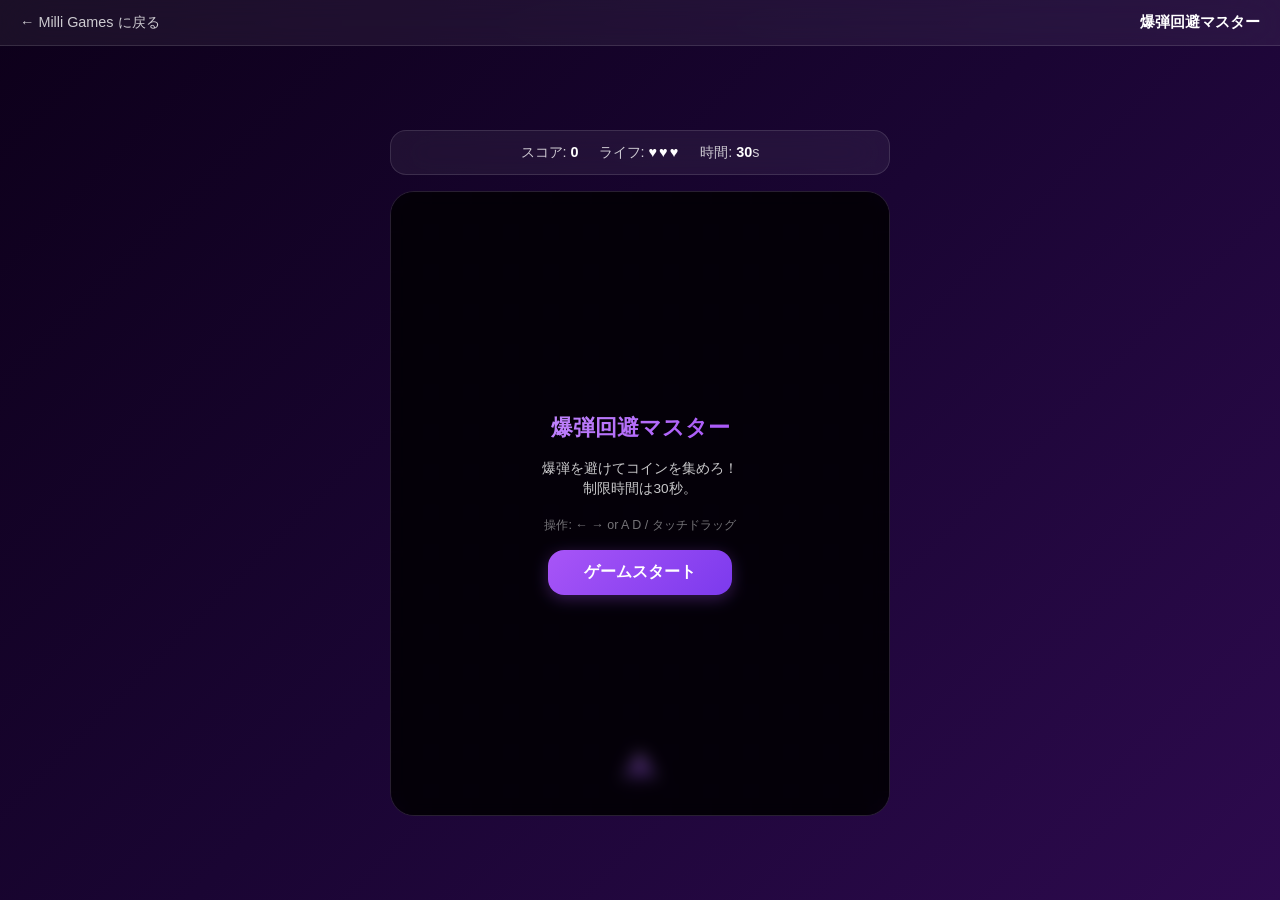
==== games/bomb-dodge.html @ 4fcbe51f "Milli Games ホームページ作成 - HTML/CSS/JS 3ファイル構成 - ガラスデザイン・紫グラデーション背景 - カルーセル（スワイプ・ドラッグ・慣性・スナップ・無限ループ・自動再生" ====
<!DOCTYPE html>
<html lang="ja">
<head>
  <meta charset="UTF-8">
  <meta name="viewport" content="width=device-width, initial-scale=1.0, maximum-scale=1.0, user-scalable=no">
  <title>爆弾回避マスター - Milli Games</title>
  <style>
    /* ===== このファイル1つで完結しています ===== */

    /* ===== CSS変数（メインページと同じ色） ===== */
    :root {
      --bg-1: #0d001a;
      --bg-2: #1a0533;
      --bg-3: #2d0a4e;
      --primary: #a855f7;
      --primary-dark: #7c3aed;
      --primary-light: #c084fc;
      --glass-bg: rgba(255,255,255,0.06);
      --glass-border: rgba(255,255,255,0.12);
      --glass-blur: 20px;
      --text: #ffffff;
      --text-secondary: rgba(255,255,255,0.78);
      --text-muted: rgba(255,255,255,0.45);
      --radius-sm: 8px;
      --radius-md: 16px;
      --radius-lg: 24px;
      --font: -apple-system, BlinkMacSystemFont, "Segoe UI", Roboto, sans-serif;
      --transition: 0.3s cubic-bezier(0.4, 0, 0.2, 1);
    }

    /* ===== リセット ===== */
    *, *::before, *::after { box-sizing: border-box; margin: 0; padding: 0; }
    html { font-size: 16px; -webkit-text-size-adjust: 100%; }
    body {
      font-family: var(--font);
      background: linear-gradient(135deg, var(--bg-1), var(--bg-2), var(--bg-3));
      color: var(--text);
      min-height: 100vh;
      min-height: 100dvh;
      display: flex;
      flex-direction: column;
      overflow: hidden;
    }
    button { font-family: inherit; cursor: pointer; }

    /* ===== ヘッダー ===== */
    header {
      background: var(--glass-bg);
      backdrop-filter: blur(var(--glass-blur));
      -webkit-backdrop-filter: blur(var(--glass-blur));
      border-bottom: 1px solid var(--glass-border);
      padding: 12px 20px;
      display: flex;
      align-items: center;
      justify-content: space-between;
      flex-shrink: 0;
    }
    header a {
      color: var(--text-secondary);
      text-decoration: none;
      font-size: 0.9rem;
      transition: var(--transition);
    }
    header a:hover { color: var(--text); }
    header span {
      font-weight: 700;
      font-size: 0.95rem;
    }

    /* ===== メイン ===== */
    main {
      flex: 1;
      display: flex;
      flex-direction: column;
      align-items: center;
      justify-content: center;
      padding: 16px;
      gap: 16px;
    }

    /* ===== ゲームUI ===== */
    #game-ui {
      display: flex;
      gap: 20px;
      background: var(--glass-bg);
      backdrop-filter: blur(var(--glass-blur));
      -webkit-backdrop-filter: blur(var(--glass-blur));
      border: 1px solid var(--glass-border);
      border-radius: var(--radius-md);
      padding: 12px 24px;
      width: 100%;
      max-width: 500px;
      justify-content: center;
      flex-wrap: wrap;
    }
    #game-ui span {
      font-size: 0.9rem;
      color: var(--text-secondary);
    }
    #game-ui .value {
      color: var(--text);
      font-weight: 700;
    }
    #lives { letter-spacing: 2px; }

    /* ===== キャンバス ===== */
    #canvas-wrapper {
      width: 100%;
      max-width: 500px;
      aspect-ratio: 4 / 5;
      border-radius: var(--radius-lg);
      border: 1px solid var(--glass-border);
      overflow: hidden;
      background: #0a0015;
      position: relative;
    }
    #gameCanvas {
      display: block;
      width: 100%;
      height: 100%;
      touch-action: none;
    }

    /* ===== スタート画面 ===== */
    #start-screen {
      position: absolute;
      inset: 0;
      display: flex;
      flex-direction: column;
      align-items: center;
      justify-content: center;
      background: rgba(0,0,0,0.6);
      backdrop-filter: blur(8px);
      -webkit-backdrop-filter: blur(8px);
      z-index: 10;
      gap: 16px;
    }
    #start-screen h1 {
      font-size: 1.4rem;
      font-weight: 800;
      background: linear-gradient(135deg, var(--primary-light), var(--primary));
      -webkit-background-clip: text;
      -webkit-text-fill-color: transparent;
      background-clip: text;
    }
    #start-screen p {
      color: var(--text-secondary);
      font-size: 0.85rem;
      text-align: center;
      max-width: 280px;
      line-height: 1.5;
    }
    #start-screen .controls {
      color: var(--text-muted);
      font-size: 0.78rem;
    }

    /* ===== ボタン ===== */
    .btn {
      padding: 12px 36px;
      border-radius: var(--radius-md);
      border: none;
      background: linear-gradient(135deg, var(--primary), var(--primary-dark));
      color: #fff;
      font-size: 1rem;
      font-weight: 700;
      transition: var(--transition);
      box-shadow: 0 4px 16px rgba(168,85,247,0.3);
    }
    .btn:hover { transform: translateY(-2px); box-shadow: 0 6px 24px rgba(168,85,247,0.5); }
    .btn:active { transform: translateY(0); }

    /* ===== 結果表示 ===== */
    #result {
      position: absolute;
      inset: 0;
      display: flex;
      flex-direction: column;
      align-items: center;
      justify-content: center;
      background: rgba(0,0,0,0.7);
      backdrop-filter: blur(10px);
      -webkit-backdrop-filter: blur(10px);
      z-index: 10;
      gap: 12px;
    }
    #result.hidden { display: none; }
    #result h2 { font-size: 1.5rem; }
    #result .score-text {
      font-size: 1.1rem;
      color: var(--text-secondary);
    }
    #result .score-text span { color: var(--primary-light); font-weight: 700; font-size: 1.4rem; }
    #result .clear { color: #4ade80; }
    #result .gameover { color: #f87171; }

    .hidden { display: none !important; }
  </style>
</head>
<body>

  <!-- ヘッダー：戻るリンク -->
  <header>
    <a href="../index.html">&larr; Milli Games に戻る</a>
    <span>爆弾回避マスター</span>
  </header>

  <!-- メインゲームエリア -->
  <main>
    <!-- スコア・ライフ・時間表示 -->
    <div id="game-ui">
      <span>スコア: <span id="score" class="value">0</span></span>
      <span>ライフ: <span id="lives" class="value">&hearts;&hearts;&hearts;</span></span>
      <span>時間: <span id="timer" class="value">30</span>s</span>
    </div>

    <!-- キャンバス -->
    <div id="canvas-wrapper">
      <canvas id="gameCanvas"></canvas>

      <!-- スタート画面 -->
      <div id="start-screen">
        <h1>爆弾回避マスター</h1>
        <p>爆弾を避けてコインを集めろ！<br>制限時間は30秒。</p>
        <p class="controls">操作: &larr; &rarr;  or  A D   /  タッチドラッグ</p>
        <button id="start-btn" class="btn">ゲームスタート</button>
      </div>

      <!-- 結果画面 -->
      <div id="result" class="hidden">
        <h2 id="result-title" class="gameover">ゲームオーバー</h2>
        <p class="score-text">スコア: <span id="final-score">0</span></p>
        <button id="restart-btn" class="btn">もう一度遊ぶ</button>
      </div>
    </div>
  </main>

  <script>
    // ============================================
    // ゲーム「爆弾回避マスター」
    // このファイルだけで動きます
    // ============================================
    "use strict";

    // ============================================
    // 1. キャンバスの準備
    // ============================================
    var canvas = document.getElementById("gameCanvas");
    var ctx = canvas.getContext("2d");
    var wrapper = document.getElementById("canvas-wrapper");

    // キャンバスのサイズを親要素に合わせる
    function resizeCanvas() {
      var w = wrapper.clientWidth;
      var h = wrapper.clientHeight;
      // 実際の描画解像度（Retina対応）
      var dpr = window.devicePixelRatio || 1;
      canvas.width = w * dpr;
      canvas.height = h * dpr;
      canvas.style.width = w + "px";
      canvas.style.height = h + "px";
      ctx.scale(dpr, dpr);
      return { w: w, h: h };
    }

    // ============================================
    // 2. 音量をメインページから取得
    // ============================================
    function getVolume() {
      var saved = localStorage.getItem("milli-volume");
      return saved !== null ? parseInt(saved) / 100 : 0.8;
    }

    // ============================================
    // 3. 効果音（Web Audio API）
    // ============================================
    var audioCtx = null;

    function initAudio() {
      if (!audioCtx) {
        audioCtx = new (window.AudioContext || window.webkitAudioContext)();
      }
    }

    // 単純なビープ音を鳴らす
    function playBeep(freq, duration, type, vol) {
      try {
        initAudio();
        var osc = audioCtx.createOscillator();
        var gain = audioCtx.createGain();
        osc.connect(gain);
        gain.connect(audioCtx.destination);
        osc.frequency.value = freq;
        osc.type = type || "sine";
        var volume = (vol || 0.3) * getVolume();
        gain.gain.setValueAtTime(volume, audioCtx.currentTime);
        gain.gain.exponentialRampToValueAtTime(0.001, audioCtx.currentTime + duration);
        osc.start();
        osc.stop(audioCtx.currentTime + duration);
      } catch (e) {
        // 音が鳴らなくてもゲームは続行
      }
    }

    // 各種効果音
    var SOUNDS = {
      coin: function () { playBeep(880, 0.12, "sine", 0.25); },
      hit: function () { playBeep(120, 0.25, "sawtooth", 0.3); },
      gameover: function () {
        try {
          initAudio();
          var osc = audioCtx.createOscillator();
          var gain = audioCtx.createGain();
          osc.connect(gain);
          gain.connect(audioCtx.destination);
          osc.frequency.setValueAtTime(400, audioCtx.currentTime);
          osc.frequency.exponentialRampToValueAtTime(80, audioCtx.currentTime + 0.6);
          gain.gain.setValueAtTime(0.3 * getVolume(), audioCtx.currentTime);
          gain.gain.exponentialRampToValueAtTime(0.001, audioCtx.currentTime + 0.6);
          osc.start();
          osc.stop(audioCtx.currentTime + 0.6);
        } catch (e) {}
      },
      clear: function () {
        try {
          initAudio();
          var notes = [523, 659, 784, 1047];
          for (var i = 0; i < notes.length; i++) {
            (function (f, t) {
              var osc = audioCtx.createOscillator();
              var gain = audioCtx.createGain();
              osc.connect(gain);
              gain.connect(audioCtx.destination);
              osc.frequency.value = f;
              gain.gain.setValueAtTime(0.25 * getVolume(), audioCtx.currentTime + t);
              gain.gain.exponentialRampToValueAtTime(0.001, audioCtx.currentTime + t + 0.15);
              osc.start(audioCtx.currentTime + t);
              osc.stop(audioCtx.currentTime + t + 0.15);
            })(notes[i], i * 0.12);
          }
        } catch (e) {}
      }
    };

    // ============================================
    // 4. ゲームの状態
    // ============================================
    var game = {
      score: 0,
      lives: 3,
      timeLeft: 30,
      isPlaying: false,
      isGameOver: false,
      difficulty: 1,
      width: 0,
      height: 0,
      player: { x: 0, y: 0, width: 36, height: 28 },
      bombs: [],
      coins: [],
      spawnTimer: 0,
      animFrame: null,
      timerInterval: null
    };

    // キー入力
    var keys = {};
    // タッチ位置
    var touchX = null;
    // マウス位置
    var mouseActive = false;

    // ============================================
    // 5. DOM参照
    // ============================================
    var scoreEl = document.getElementById("score");
    var livesEl = document.getElementById("lives");
    var timerEl = document.getElementById("timer");
    var startScreen = document.getElementById("start-screen");
    var startBtn = document.getElementById("start-btn");
    var resultScreen = document.getElementById("result");
    var resultTitle = document.getElementById("result-title");
    var finalScoreEl = document.getElementById("final-score");
    var restartBtn = document.getElementById("restart-btn");

    // ============================================
    // 6. UI更新
    // ============================================
    function updateUI() {
      scoreEl.textContent = game.score;
      var hearts = "";
      for (var i = 0; i < game.lives; i++) hearts += "\u2665";
      for (var i = game.lives; i < 3; i++) hearts += "\u2661";
      livesEl.textContent = hearts;
      timerEl.textContent = Math.ceil(game.timeLeft);
    }

    // ============================================
    // 7. ゲームの初期化
    // ============================================
    function initGame() {
      var size = resizeCanvas();
      game.width = size.w;
      game.height = size.h;
      game.score = 0;
      game.lives = 3;
      game.timeLeft = 30;
      game.isGameOver = false;
      game.difficulty = 1;
      game.bombs = [];
      game.coins = [];
      game.spawnTimer = 0;
      game.player.x = size.w / 2;
      game.player.y = size.h - 50;
      game.player.width = 36;
      game.player.height = 28;
      keys = {};
      touchX = null;
      updateUI();
    }

    // ============================================
    // 8. ゲームオーバー / クリア
    // ============================================
    function endGame(isClear) {
      game.isPlaying = false;
      game.isGameOver = true;
      if (game.timerInterval) {
        clearInterval(game.timerInterval);
        game.timerInterval = null;
      }
      if (game.animFrame) {
        cancelAnimationFrame(game.animFrame);
        game.animFrame = null;
      }
      if (isClear) {
        resultTitle.textContent = "クリア！";
        resultTitle.className = "clear";
        SOUNDS.clear();
      } else {
        resultTitle.textContent = "ゲームオーバー";
        resultTitle.className = "gameover";
        SOUNDS.gameover();
      }
      finalScoreEl.textContent = game.score;
      resultScreen.classList.remove("hidden");
    }

    // ============================================
    // 9. ゲーム更新（毎フレーム）
    // ============================================
    function update() {
      if (!game.isPlaying || game.isGameOver) return;

      // 時間更新
      game.timeLeft -= 1 / 60;
      if (game.timeLeft <= 0) {
        game.timeLeft = 0;
        endGame(true);
        return;
      }

      // 難易度（10秒ごとに上昇）
      game.difficulty = 1 + (30 - game.timeLeft) / 10;

      // === プレイヤー移動 ===
      // キーボード操作
      if (keys["ArrowLeft"] || keys["a"] || keys["A"]) {
        game.player.x -= 5;
      }
      if (keys["ArrowRight"] || keys["d"] || keys["D"]) {
        game.player.x += 5;
      }
      // タッチ操作
      if (touchX !== null) {
        var diff = touchX - game.player.x;
        game.player.x += diff * 0.3;
      }
      // マウス操作
      if (mouseActive) {
        // mousemoveで直接設定
      }
      // 画面内に制限
      var halfW = game.player.width / 2;
      game.player.x = Math.max(halfW, Math.min(game.width - halfW, game.player.x));

      // === 爆弾生成 ===
      game.spawnTimer++;
      var spawnRate = Math.max(12, 40 - game.difficulty * 3);
      if (game.spawnTimer >= spawnRate) {
        game.spawnTimer = 0;
        game.bombs.push({
          x: 10 + Math.random() * (game.width - 20),
          y: -15,
          radius: 8 + Math.random() * 6,
          speed: 1.5 + game.difficulty * 0.6
        });
      }

      // === コイン生成 ===
      if (Math.random() < 0.025 + game.difficulty * 0.004) {
        game.coins.push({
          x: 8 + Math.random() * (game.width - 16),
          y: -8,
          radius: 7,
          speed: 1.2 + game.difficulty * 0.3
        });
      }

      // === 爆弾移動＆衝突 ===
      for (var i = game.bombs.length - 1; i >= 0; i--) {
        var b = game.bombs[i];
        b.y += b.speed;

        // 画面外 = 削除
        if (b.y > game.height + 20) {
          game.bombs.splice(i, 1);
          continue;
        }

        // 衝突判定（円と円）
        var dx = b.x - game.player.x;
        var dy = b.y - game.player.y;
        var dist = Math.sqrt(dx * dx + dy * dy);
        if (dist < b.radius + Math.max(game.player.width, game.player.height) / 2) {
          game.lives--;
          SOUNDS.hit();
          game.bombs.splice(i, 1);
          if (game.lives <= 0) {
            endGame(false);
            return;
          }
        }
      }

      // === コイン移動＆取得 ===
      for (var i = game.coins.length - 1; i >= 0; i--) {
        var c = game.coins[i];
        c.y += c.speed;

        if (c.y > game.height + 20) {
          game.coins.splice(i, 1);
          continue;
        }

        var dx = c.x - game.player.x;
        var dy = c.y - game.player.y;
        var dist = Math.sqrt(dx * dx + dy * dy);
        if (dist < c.radius + Math.max(game.player.width, game.player.height) / 2) {
          game.score += 10;
          SOUNDS.coin();
          game.coins.splice(i, 1);
        }
      }

      updateUI();
    }

    // ============================================
    // 10. 描画（毎フレーム）
    // ============================================
    function draw() {
      // 背景
      ctx.fillStyle = "#0a0015";
      ctx.fillRect(0, 0, game.width, game.height);

      // グリッド線（雰囲気）
      ctx.strokeStyle = "rgba(168, 85, 247, 0.07)";
      ctx.lineWidth = 1;
      for (var x = 0; x < game.width; x += 40) {
        ctx.beginPath();
        ctx.moveTo(x, 0);
        ctx.lineTo(x, game.height);
        ctx.stroke();
      }
      for (var y = 0; y < game.height; y += 40) {
        ctx.beginPath();
        ctx.moveTo(0, y);
        ctx.lineTo(game.width, y);
        ctx.stroke();
      }

      // === コイン描画 ===
      for (var i = 0; i < game.coins.length; i++) {
        var c = game.coins[i];
        // 外周
        ctx.beginPath();
        ctx.arc(c.x, c.y, c.radius, 0, Math.PI * 2);
        var coinGrad = ctx.createRadialGradient(c.x - 2, c.y - 2, 1, c.x, c.y, c.radius);
        coinGrad.addColorStop(0, "#fde68a");
        coinGrad.addColorStop(0.6, "#fbbf24");
        coinGrad.addColorStop(1, "#d97706");
        ctx.fillStyle = coinGrad;
        ctx.fill();
        ctx.strokeStyle = "#b45309";
        ctx.lineWidth = 1.5;
        ctx.stroke();
        // 光沢
        ctx.beginPath();
        ctx.arc(c.x - 2, c.y - 3, c.radius * 0.3, 0, Math.PI * 2);
        ctx.fillStyle = "rgba(255,255,255,0.5)";
        ctx.fill();
        // "$" マーク
        ctx.fillStyle = "#92400e";
        ctx.font = "bold " + (c.radius * 0.9) + "px sans-serif";
        ctx.textAlign = "center";
        ctx.textBaseline = "middle";
        ctx.fillText("$", c.x + 0.5, c.y + 0.5);
      }

      // === 爆弾描画 ===
      for (var i = 0; i < game.bombs.length; i++) {
        var b = game.bombs[i];
        // 爆弾本体（赤グラデーション）
        var bombGrad = ctx.createRadialGradient(b.x - 3, b.y - 3, 2, b.x, b.y, b.radius);
        bombGrad.addColorStop(0, "#fca5a5");
        bombGrad.addColorStop(0.3, "#ef4444");
        bombGrad.addColorStop(0.7, "#dc2626");
        bombGrad.addColorStop(1, "#7f1d1d");
        ctx.beginPath();
        ctx.arc(b.x, b.y, b.radius, 0, Math.PI * 2);
        ctx.fillStyle = bombGrad;
        ctx.fill();
        // 導火線
        ctx.beginPath();
        ctx.moveTo(b.x + b.radius * 0.3, b.y - b.radius);
        ctx.quadraticCurveTo(b.x + b.radius, b.y - b.radius - 10, b.x + b.radius * 0.5, b.y - b.radius - 6);
        ctx.strokeStyle = "#78716c";
        ctx.lineWidth = 2;
        ctx.stroke();
        // 火花
        var sparkTime = Date.now() / 100;
        var sparkSize = 2.5 + Math.sin(sparkTime) * 1.5;
        ctx.beginPath();
        ctx.arc(b.x + b.radius * 0.5, b.y - b.radius - 6, sparkSize, 0, Math.PI * 2);
        var sparkGrad = ctx.createRadialGradient(
          b.x + b.radius * 0.5, b.y - b.radius - 6, 1,
          b.x + b.radius * 0.5, b.y - b.radius - 6, sparkSize
        );
        sparkGrad.addColorStop(0, "#fef08a");
        sparkGrad.addColorStop(0.5, "#f59e0b");
        sparkGrad.addColorStop(1, "#b45309");
        ctx.fillStyle = sparkGrad;
        ctx.fill();
      }

      // === プレイヤー描画（三角形の宇宙船） ===
      var px = game.player.x;
      var py = game.player.y;
      var hw = game.player.width / 2;
      var hh = game.player.height / 2;

      // エンジン光
      var engineLen = 10 + Math.sin(Date.now() / 80) * 5;
      ctx.beginPath();
      ctx.moveTo(px - hw * 0.4, py + hh);
      ctx.lineTo(px, py + hh + engineLen);
      ctx.lineTo(px + hw * 0.4, py + hh);
      ctx.closePath();
      ctx.fillStyle = "rgba(168, 85, 247, 0.35)";
      ctx.fill();

      // 機体
      ctx.beginPath();
      ctx.moveTo(px, py - hh);
      ctx.lineTo(px - hw, py + hh);
      ctx.lineTo(px - hw * 0.5, py + hh - 4);
      ctx.lineTo(px + hw * 0.5, py + hh - 4);
      ctx.lineTo(px + hw, py + hh);
      ctx.closePath();
      var shipGrad = ctx.createLinearGradient(px, py - hh, px, py + hh);
      shipGrad.addColorStop(0, "#c084fc");
      shipGrad.addColorStop(0.5, "#a855f7");
      shipGrad.addColorStop(1, "#7c3aed");
      ctx.fillStyle = shipGrad;
      ctx.fill();
      ctx.strokeStyle = "rgba(255,255,255,0.3)";
      ctx.lineWidth = 1.5;
      ctx.stroke();

      // コクピット
      ctx.beginPath();
      ctx.arc(px, py - hh * 0.3, hw * 0.25, 0, Math.PI * 2);
      ctx.fillStyle = "rgba(255,255,255,0.15)";
      ctx.fill();
    }

    // ============================================
    // 11. メインループ
    // ============================================
    function gameLoop() {
      update();
      draw();
      if (game.isPlaying && !game.isGameOver) {
        game.animFrame = requestAnimationFrame(gameLoop);
      }
    }

    // ============================================
    // 12. ゲーム開始
    // ============================================
    function startGame() {
      initGame();
      game.isPlaying = true;
      startScreen.classList.add("hidden");
      resultScreen.classList.add("hidden");
      gameLoop();
      // タイマー（1秒ごとにUI更新）
      game.timerInterval = setInterval(function () {
        updateUI();
      }, 200);
    }

    // ============================================
    // 13. イベント登録
    // ============================================

    // --- キーボード ---
    document.addEventListener("keydown", function (e) {
      keys[e.key] = true;
      if (e.key === " " || e.key === "Enter") {
        if (!game.isPlaying && !game.isGameOver) {
          startGame();
        }
      }
    });
    document.addEventListener("keyup", function (e) {
      keys[e.key] = false;
    });

    // --- タッチ操作 ---
    canvas.addEventListener("touchstart", function (e) {
      e.preventDefault();
      var rect = canvas.getBoundingClientRect();
      var scaleX = game.width / rect.width;
      touchX = (e.touches[0].clientX - rect.left) * scaleX;
    });
    canvas.addEventListener("touchmove", function (e) {
      e.preventDefault();
      var rect = canvas.getBoundingClientRect();
      var scaleX = game.width / rect.width;
      touchX = (e.touches[0].clientX - rect.left) * scaleX;
    });
    canvas.addEventListener("touchend", function () {
      touchX = null;
    });

    // --- マウス操作 ---
    canvas.addEventListener("mousemove", function (e) {
      if (game.isPlaying) {
        mouseActive = true;
        var rect = canvas.getBoundingClientRect();
        var scaleX = game.width / rect.width;
        game.player.x = Math.max(
          game.player.width / 2,
          Math.min(game.width - game.player.width / 2, (e.clientX - rect.left) * scaleX)
        );
      }
    });
    canvas.addEventListener("mouseleave", function () {
      mouseActive = false;
    });

    // --- ボタン ---
    startBtn.addEventListener("click", startGame);
    restartBtn.addEventListener("click", startGame);

    // ============================================
    // 14. 起動
    // ============================================
    window.addEventListener("load", function () {
      initGame();
      updateUI();
      // 待機画面の描画
      draw();
    });

    // リサイズ対応
    window.addEventListener("resize", function () {
      if (!game.isPlaying) {
        initGame();
        draw();
      }
    });
  </script>
</body>
</html>
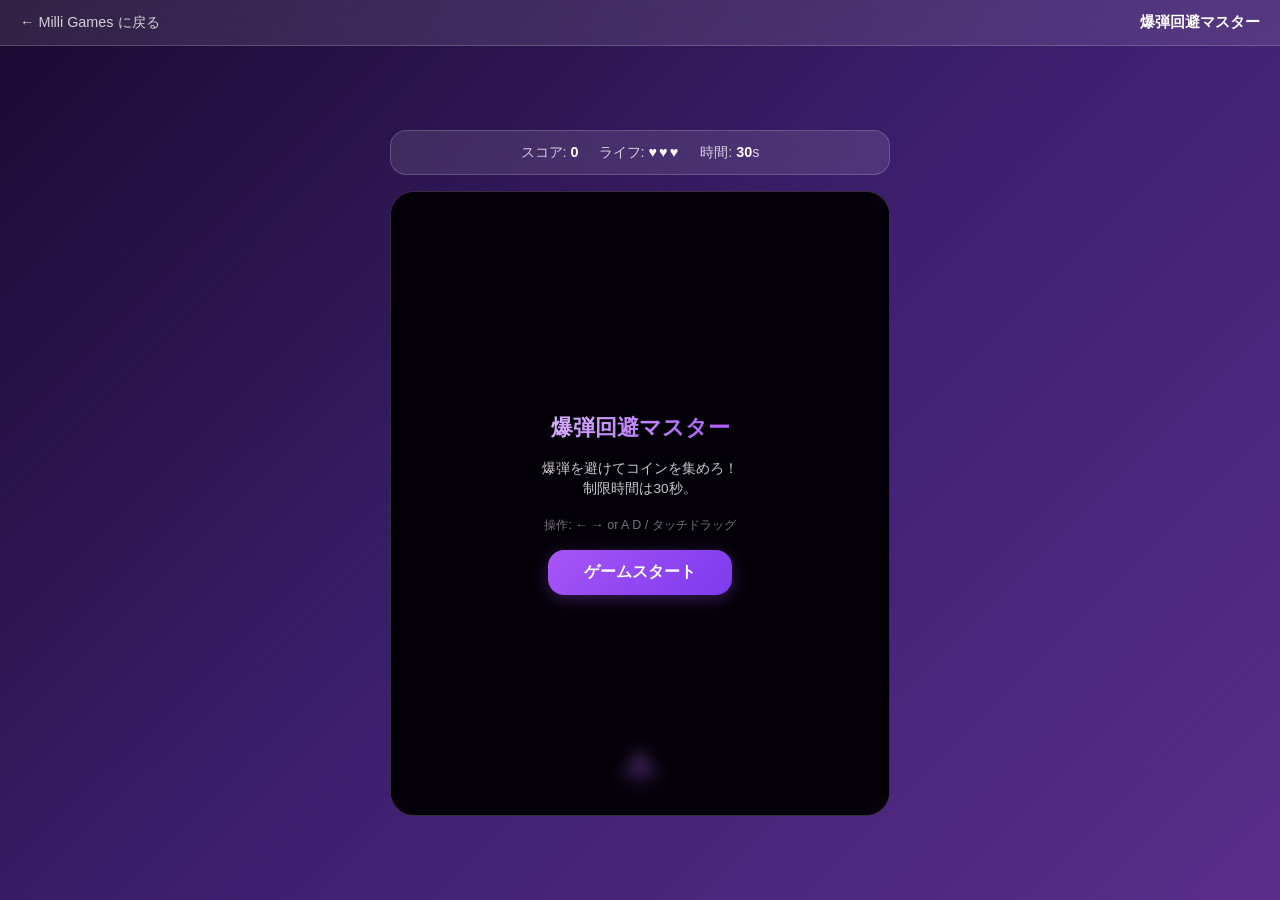
==== commit 62c85f73: "色を明るく・レイアウト中央寄せ・カルーセル改善・クリッカーリンク修正" ====
--- a/games/bomb-dodge.html
+++ b/games/bomb-dodge.html
@@ -9,14 +9,14 @@
 
     /* ===== CSS変数（メインページと同じ色） ===== */
     :root {
-      --bg-1: #0d001a;
-      --bg-2: #1a0533;
-      --bg-3: #2d0a4e;
+      --bg-1: #1a0a30;
+      --bg-2: #3d1f6e;
+      --bg-3: #5a2d8a;
       --primary: #a855f7;
       --primary-dark: #7c3aed;
-      --primary-light: #c084fc;
-      --glass-bg: rgba(255,255,255,0.06);
-      --glass-border: rgba(255,255,255,0.12);
+      --primary-light: #d8b4fe;
+      --glass-bg: rgba(255,255,255,0.10);
+      --glass-border: rgba(255,255,255,0.18);
       --glass-blur: 20px;
       --text: #ffffff;
       --text-secondary: rgba(255,255,255,0.78);
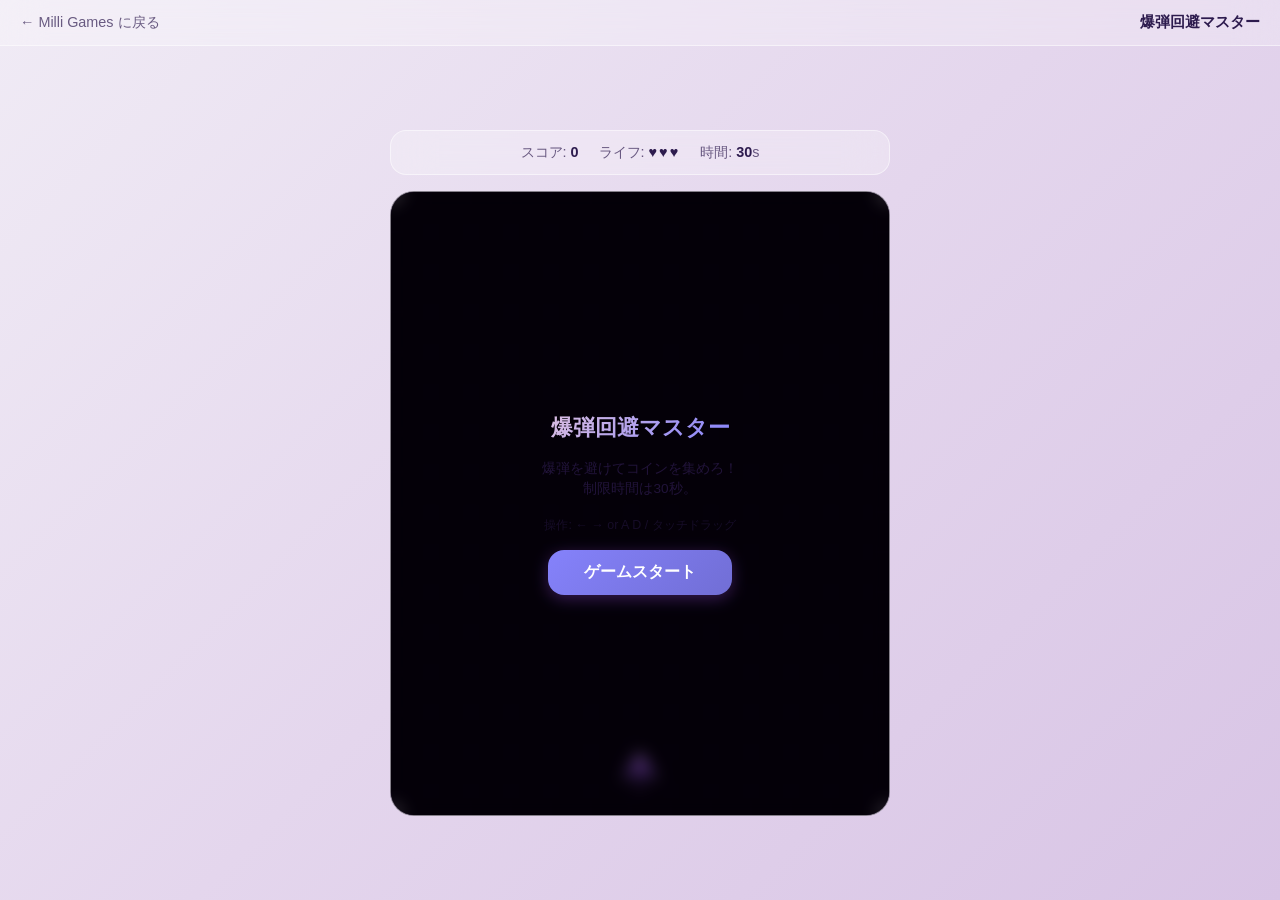
==== commit 2f198de3: "カラーテーマを#8582fb/#dbbee1中心の明るい色調に変更" ====
--- a/games/bomb-dodge.html
+++ b/games/bomb-dodge.html
@@ -9,18 +9,18 @@
 
     /* ===== CSS変数（メインページと同じ色） ===== */
     :root {
-      --bg-1: #1a0a30;
-      --bg-2: #3d1f6e;
-      --bg-3: #5a2d8a;
-      --primary: #a855f7;
-      --primary-dark: #7c3aed;
-      --primary-light: #d8b4fe;
-      --glass-bg: rgba(255,255,255,0.10);
-      --glass-border: rgba(255,255,255,0.18);
+      --bg-1: #f0ebf5;
+      --bg-2: #e4d6ed;
+      --bg-3: #d8c4e5;
+      --primary: #8582fb;
+      --primary-dark: #716ed5;
+      --primary-light: #dbbee1;
+      --glass-bg: rgba(255,255,255,0.25);
+      --glass-border: rgba(255,255,255,0.50);
       --glass-blur: 20px;
-      --text: #ffffff;
-      --text-secondary: rgba(255,255,255,0.78);
-      --text-muted: rgba(255,255,255,0.45);
+      --text: #2d1b4e;
+      --text-secondary: rgba(45,27,78,0.70);
+      --text-muted: rgba(45,27,78,0.45);
       --radius-sm: 8px;
       --radius-md: 16px;
       --radius-lg: 24px;
